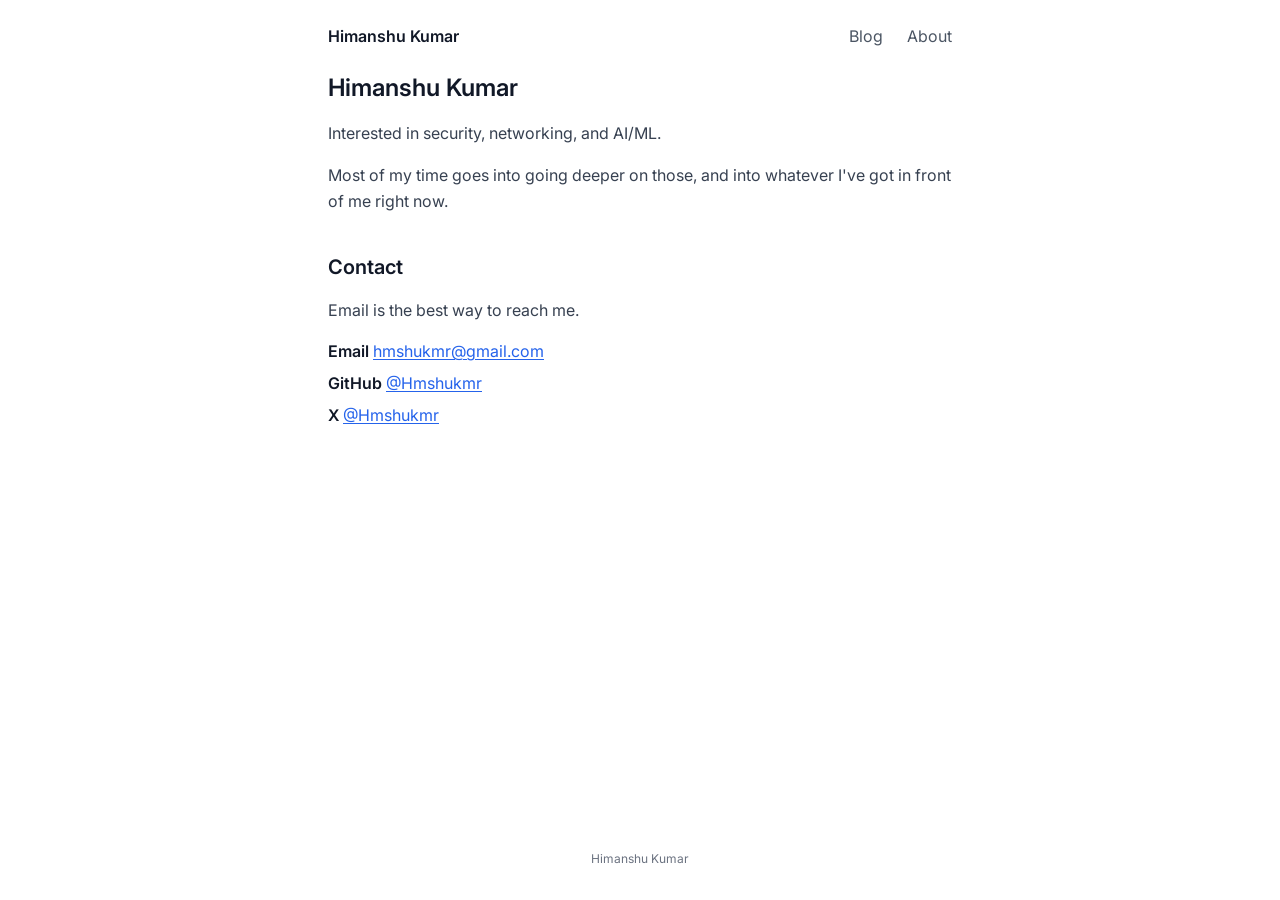
==== himanshu-kumar/index.html @ 8adda9c0 "Personal site" ====
<!doctype html>
<html lang="en">
    <head>
        <meta charset="utf-8" />
        <meta name="viewport" content="width=device-width, initial-scale=1" />

        <title>Himanshu Kumar</title>
        <meta
            name="description"
            content="Himanshu Kumar — interested in security, networking, and AI/ML."
        />
        <link rel="canonical" href="https://hmshukmr.github.io/" />
        <link rel="icon" href="favicon.svg" type="image/svg+xml" />

        <meta property="og:title" content="Himanshu Kumar" />
        <meta
            property="og:description"
            content="Interested in security, networking, and AI/ML."
        />
        <meta property="og:type" content="website" />
        <meta name="twitter:card" content="summary" />

        <link rel="preconnect" href="https://fonts.googleapis.com" />
        <link rel="preconnect" href="https://fonts.gstatic.com" crossorigin />
        <link
            rel="stylesheet"
            href="https://fonts.googleapis.com/css2?family=Inter:wght@400;500;600&display=swap"
        />

        <link rel="stylesheet" href="styles.css" />
    </head>
    <body>
        <div class="page">
            <main>
                <nav class="nav">
                    <a class="nav__brand" href="index.html">Himanshu Kumar</a>
                    <div class="nav__links">
                        <a href="blog.html">Blog</a>
                        <a href="about.html">About</a>
                    </div>
                </nav>

                <div class="container">
                    <section class="section">
                        <h1>Himanshu Kumar</h1>
                        <p>Interested in security, networking, and AI/ML.</p>
                        <p>
                            Most of my time goes into going deeper on those, and
                            into whatever I've got in front of me right now.
                        </p>
                    </section>

                    <section class="section">
                        <h2>Contact</h2>
                        <p>Email is the best way to reach me.</p>
                        <ul class="contact">
                            <li>
                                <strong>Email</strong>
                                <a href="mailto:hmshukmr@gmail.com"
                                    >hmshukmr@gmail.com</a
                                >
                            </li>
                            <li>
                                <strong>GitHub</strong>
                                <a
                                    href="https://github.com/Hmshukmr"
                                    target="_blank"
                                    rel="noopener noreferrer"
                                    >@Hmshukmr</a
                                >
                            </li>
                            <li>
                                <strong>X</strong>
                                <a
                                    href="https://x.com/hmshukmr"
                                    target="_blank"
                                    rel="noopener noreferrer"
                                    >@Hmshukmr</a
                                >
                            </li>
                        </ul>
                    </section>
                </div>
            </main>
        </div>

        <footer class="footer">Himanshu Kumar</footer>
    </body>
</html>
---- himanshu-kumar/styles.css ----
/* ==========================================================================
   Design system: "quiet personal page"
   - One column. One font. One accent colour.
   - No shadows, no borders, no cards, no decoration.
   - Hierarchy comes from type scale and whitespace alone.
   - Dark mode is opt-in via the OS, never a visible control.
   ========================================================================== */

:root {
  --bg: #ffffff;
  --bg-dark: #262626;

  --text: #374151;        /* body   — gray-700 */
  --text-strong: #111827; /* headings / labels — gray-900 */
  --text-muted: #4b5563;  /* nav links — gray-600 */
  --text-faint: #6b7280;  /* footer — gray-500 */
  --accent: #2563eb;      /* blue-600 */

  --measure: 42rem;       /* 672px single column */
  --gutter: 1.5rem;
}

/* --- reset ---------------------------------------------------------------- */

*,
*::before,
*::after {
  box-sizing: border-box;
  font-style: normal;
  font-synthesis: none;
}

html {
  -webkit-text-size-adjust: 100%;
}

body {
  margin: 0;
  min-height: 100vh;
  display: flex;
  flex-direction: column;
  background: var(--bg);
  color: var(--text);
  font-family: Inter, system-ui, -apple-system, "Segoe UI", Roboto, Helvetica,
    Arial, sans-serif;
  font-size: 1rem;
  font-style: normal;
  line-height: 1.5;
  -webkit-font-smoothing: antialiased;
  -moz-osx-font-smoothing: grayscale;
}

/* --- structure ------------------------------------------------------------ */

.page {
  flex: 1 1 auto;
}

.container {
  max-width: var(--measure);
  margin: 0 auto;
  padding: 0 var(--gutter) 2rem;
}

/* --- navigation ----------------------------------------------------------- */

.nav {
  max-width: var(--measure);
  margin: 0 auto;
  padding: 1.5rem var(--gutter);
  display: flex;
  justify-content: space-between;
  align-items: center;
}

.nav__brand {
  color: var(--text-strong);
  font-weight: 600;
  text-decoration: none;
  transition: opacity 150ms ease;
}

.nav__brand:hover {
  opacity: 0.8;
}

.nav__links {
  display: flex;
  flex-wrap: wrap;
  justify-content: flex-end;
  gap: 1rem 1.5rem;
}

.nav__links a {
  color: var(--text-muted);
  text-decoration: none;
  transition: color 150ms ease;
}

.nav__links a:hover {
  color: var(--text-strong);
}

.nav__links a[aria-current="page"] {
  color: var(--text-strong);
}

/* --- content -------------------------------------------------------------- */

.section + .section {
  margin-top: 2.5rem;
}

h1 {
  font-size: 1.5rem;   /* text-2xl */
  font-weight: 600;
  line-height: 1.35;
  color: var(--text-strong);
  margin: 0 0 1rem;
}

h2 {
  font-size: 1.25rem;  /* text-xl */
  font-weight: 600;
  line-height: 1.35;
  color: var(--text-strong);
  margin: 0 0 1rem;
}

p {
  margin: 0 0 1rem;
  line-height: 1.625; /* leading-relaxed */
}

p:last-child {
  margin-bottom: 0;
}

a {
  color: var(--accent);
  text-decoration: underline;
  text-underline-offset: 0.15em;
}

a:focus-visible {
  outline: 2px solid var(--accent);
  outline-offset: 2px;
  border-radius: 2px;
}

strong {
  color: var(--text-strong);
  font-weight: 600;
}

/* --- contact list --------------------------------------------------------- */

.contact {
  list-style: none;
  margin: 0;
  padding: 0;
}

.contact li + li {
  margin-top: 0.5rem; /* space-y-2 */
}

/* --- footer --------------------------------------------------------------- */

.footer {
  padding: 1.5rem 0 2rem;
  text-align: center;
  font-size: 0.75rem; /* text-xs */
  color: var(--text-faint);
}

/* --- dark mode ------------------------------------------------------------ */

@media (prefers-color-scheme: dark) {
  :root {
    --bg: var(--bg-dark);
    --text: #d4d4d4;        /* neutral-300 */
    --text-strong: #ffffff;
    --text-muted: #d4d4d4;
    --text-faint: #a3a3a3;  /* neutral-400 */
  }

  a {
    color: #ffffff;
  }
}

/* --- motion --------------------------------------------------------------- */

@media (prefers-reduced-motion: reduce) {
  .nav__brand,
  .nav__links a {
    transition: none;
  }
}
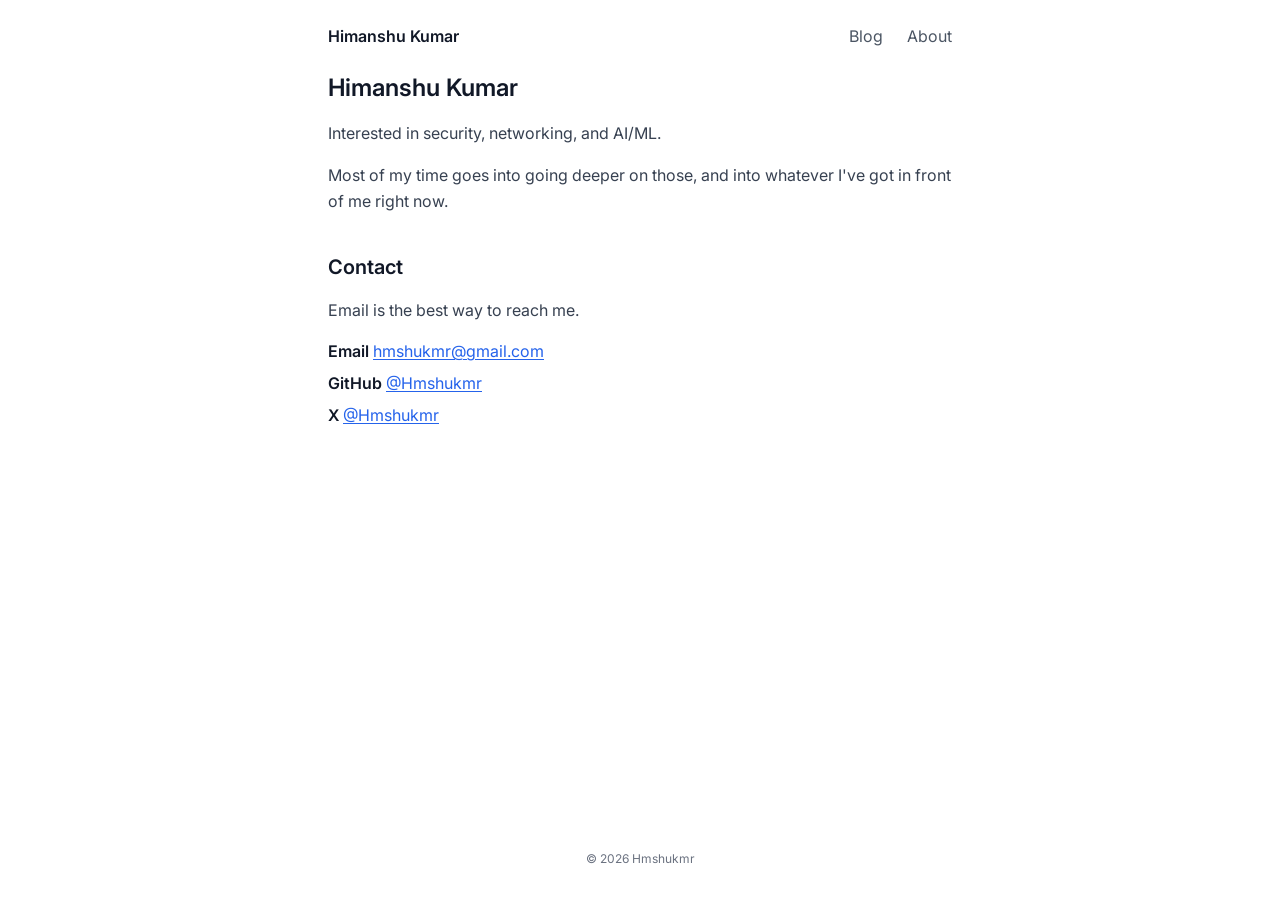
==== commit 53711af2: "Add a copyright line to the footer, and a line back to About Footer now reads (c) 2026 Hmshukmr on e" ====
--- a/himanshu-kumar/index.html
+++ b/himanshu-kumar/index.html
@@ -84,6 +84,6 @@
             </main>
         </div>
 
-        <footer class="footer">Himanshu Kumar</footer>
+        <footer class="footer">© 2026 Hmshukmr</footer>
     </body>
 </html>
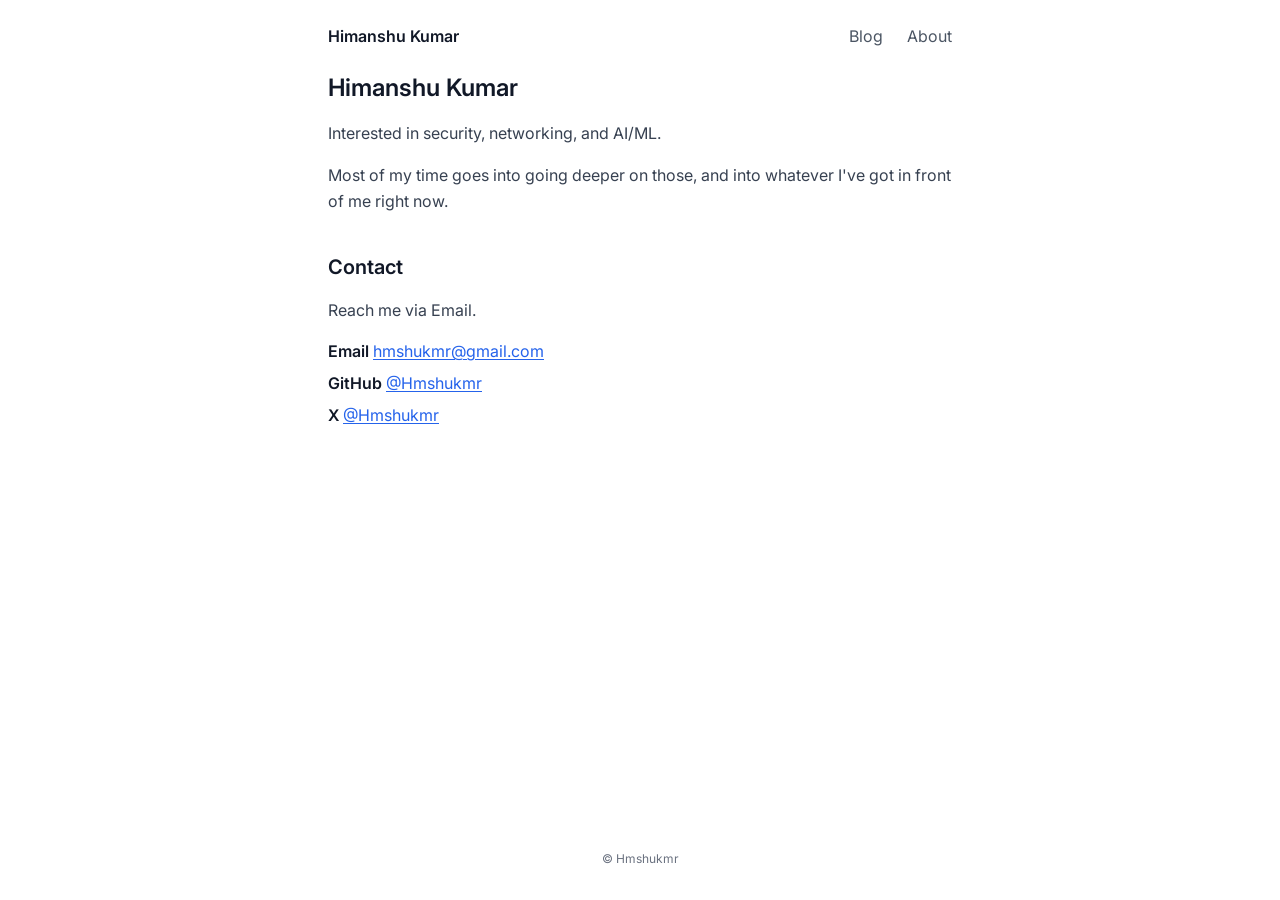
==== commit b628b3a1: "Match the footer on every page" ====
--- a/himanshu-kumar/index.html
+++ b/himanshu-kumar/index.html
@@ -52,7 +52,7 @@
 
                     <section class="section">
                         <h2>Contact</h2>
-                        <p>Email is the best way to reach me.</p>
+                        <p>Reach me via Email.</p>
                         <ul class="contact">
                             <li>
                                 <strong>Email</strong>
@@ -84,6 +84,6 @@
             </main>
         </div>
 
-        <footer class="footer">© 2026 Hmshukmr</footer>
+        <footer class="footer">© Hmshukmr</footer>
     </body>
 </html>
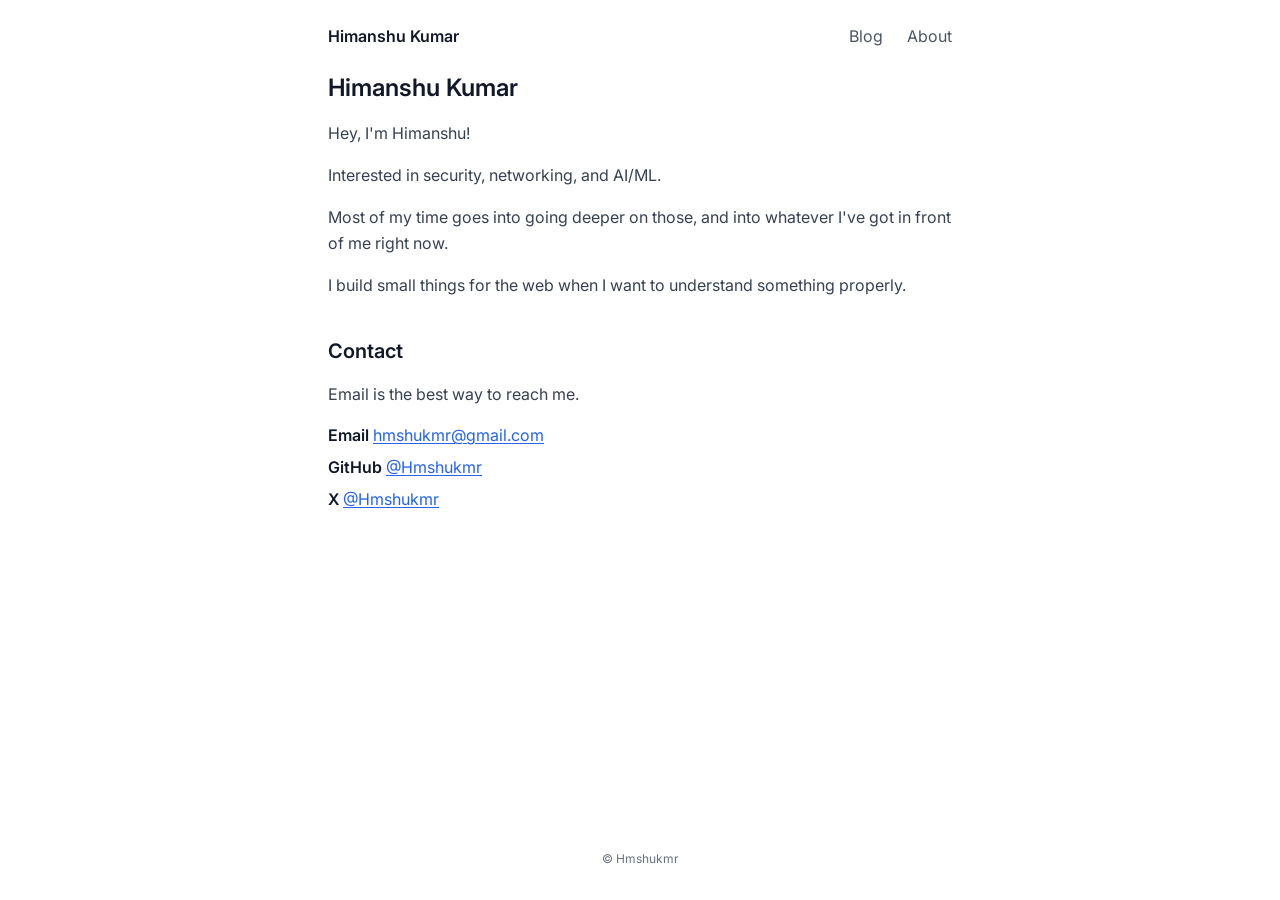
==== commit 0a9dc6a9: "Add a greeting and a closing line to the homepage" ====
--- a/himanshu-kumar/index.html
+++ b/himanshu-kumar/index.html
@@ -43,16 +43,21 @@
                 <div class="container">
                     <section class="section">
                         <h1>Himanshu Kumar</h1>
+                        <p>Hey, I'm Himanshu!</p>
                         <p>Interested in security, networking, and AI/ML.</p>
                         <p>
                             Most of my time goes into going deeper on those, and
                             into whatever I've got in front of me right now.
                         </p>
+                        <p>
+                            I build small things for the web when I want to
+                            understand something properly.
+                        </p>
                     </section>
 
                     <section class="section">
                         <h2>Contact</h2>
-                        <p>Reach me via Email.</p>
+                        <p>Email is the best way to reach me.</p>
                         <ul class="contact">
                             <li>
                                 <strong>Email</strong>
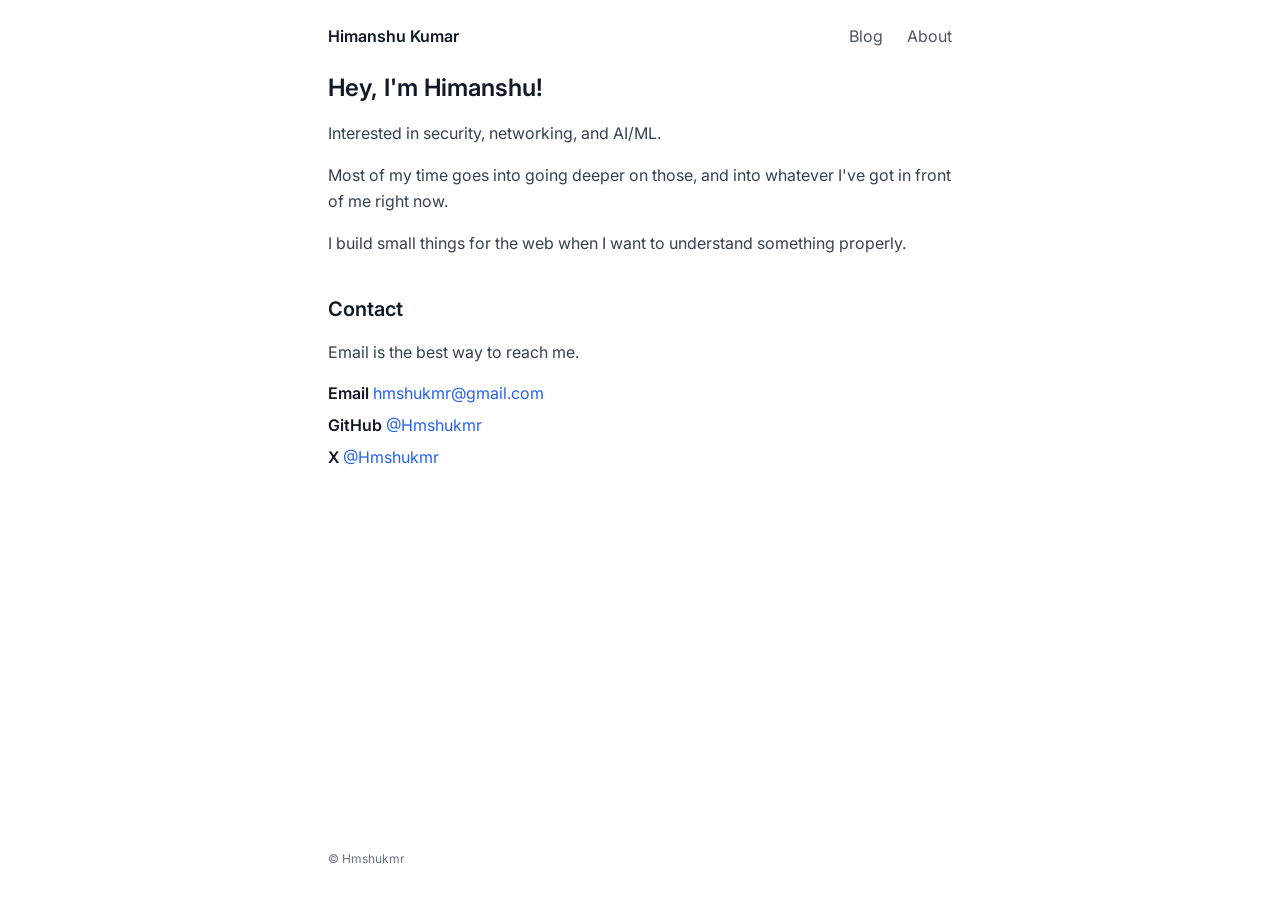
==== commit 17aec495: "Dark blue dark mode, footer on the column axis, smoother page changes - Dark mode sits on #1e293b in" ====
--- a/himanshu-kumar/index.html
+++ b/himanshu-kumar/index.html
@@ -3,6 +3,7 @@
     <head>
         <meta charset="utf-8" />
         <meta name="viewport" content="width=device-width, initial-scale=1" />
+        <meta name="color-scheme" content="light dark" />
 
         <title>Himanshu Kumar</title>
         <meta
@@ -42,8 +43,7 @@
 
                 <div class="container">
                     <section class="section">
-                        <h1>Himanshu Kumar</h1>
-                        <p>Hey, I'm Himanshu!</p>
+                        <h1>Hey, I'm Himanshu!</h1>
                         <p>Interested in security, networking, and AI/ML.</p>
                         <p>
                             Most of my time goes into going deeper on those, and
--- a/himanshu-kumar/styles.css
+++ b/himanshu-kumar/styles.css
@@ -7,14 +7,17 @@
    ========================================================================== */
 
 :root {
+  color-scheme: light;
+
   --bg: #ffffff;
-  --bg-dark: #262626;
+  --bg-dark: #1e293b;     /* darkish blue */
 
   --text: #374151;        /* body   — gray-700 */
   --text-strong: #111827; /* headings / labels — gray-900 */
   --text-muted: #4b5563;  /* nav links — gray-600 */
   --text-faint: #6b7280;  /* footer — gray-500 */
   --accent: #2563eb;      /* blue-600 */
+  --accent-hover: #1d4ed8; /* blue-700 */
 
   --measure: 42rem;       /* 672px single column */
   --gutter: 1.5rem;
@@ -138,8 +141,11 @@
 
 a {
   color: var(--accent);
-  text-decoration: underline;
-  text-underline-offset: 0.15em;
+  text-decoration: none;
+}
+
+a:hover {
+  color: var(--accent-hover);
 }
 
 a:focus-visible {
@@ -168,8 +174,10 @@
 /* --- footer --------------------------------------------------------------- */
 
 .footer {
-  padding: 1.5rem 0 2rem;
-  text-align: center;
+  width: 100%;
+  max-width: var(--measure);
+  margin: 0 auto;
+  padding: 1.5rem var(--gutter) 2rem;
   font-size: 0.75rem; /* text-xs */
   color: var(--text-faint);
 }
@@ -178,19 +186,61 @@
 
 @media (prefers-color-scheme: dark) {
   :root {
+    color-scheme: dark;
+
     --bg: var(--bg-dark);
     --text: #d4d4d4;        /* neutral-300 */
     --text-strong: #ffffff;
     --text-muted: #d4d4d4;
     --text-faint: #a3a3a3;  /* neutral-400 */
-  }
+    --accent: #60a5fa;      /* blue-400 */
+    --accent-hover: #93c5fd; /* blue-300 */
+  }
+}
+
+/* --- motion --------------------------------------------------------------- */
+
+@media (prefers-reduced-motion: no-preference) {
+  /* content links snapped while the nav eased; one timing now covers both */
 
   a {
-    color: #ffffff;
-  }
-}
-
-/* --- motion --------------------------------------------------------------- */
+    transition: color 150ms ease;
+  }
+
+  /* A page change no longer tears down and rebuilds. The page you are leaving
+     holds still and the new one fades in on top of it, so the shared parts
+     never move and a reload of the page you are already on is invisible. */
+
+  @view-transition {
+    navigation: auto;
+  }
+
+  /* keeps the page colour under everything if a gap ever appears */
+
+  ::view-transition {
+    background: var(--bg);
+  }
+
+  /* nothing animates the outgoing page, so identical content cannot blink */
+
+  ::view-transition-old(root) {
+    animation: none;
+  }
+
+  /* normal blending matters: the default additive blend brightens whatever
+     the two pages have in common, which is what washed the nav out white. */
+
+  ::view-transition-new(root) {
+    animation: 150ms cubic-bezier(0.2, 0, 0, 1) both page-in;
+    mix-blend-mode: normal;
+  }
+}
+
+@keyframes page-in {
+  from {
+    opacity: 0;
+  }
+}
 
 @media (prefers-reduced-motion: reduce) {
   .nav__brand,
